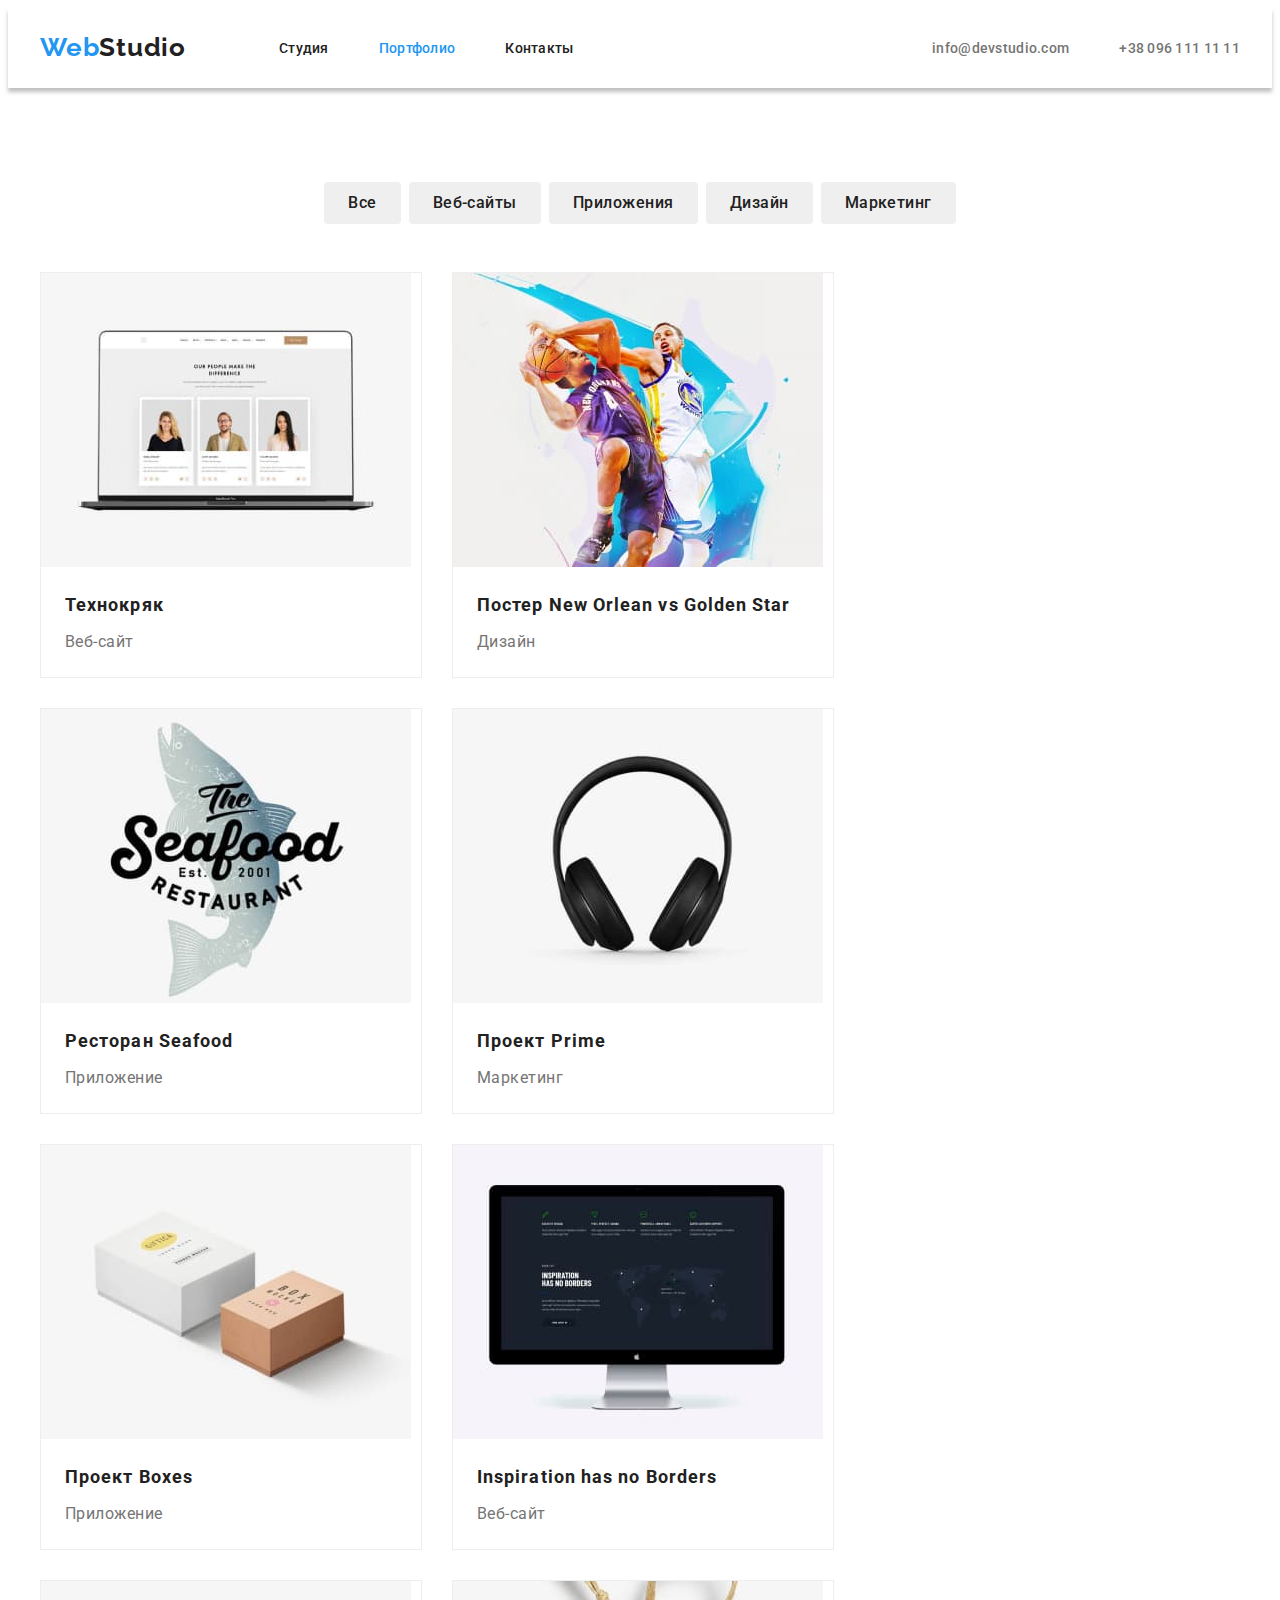
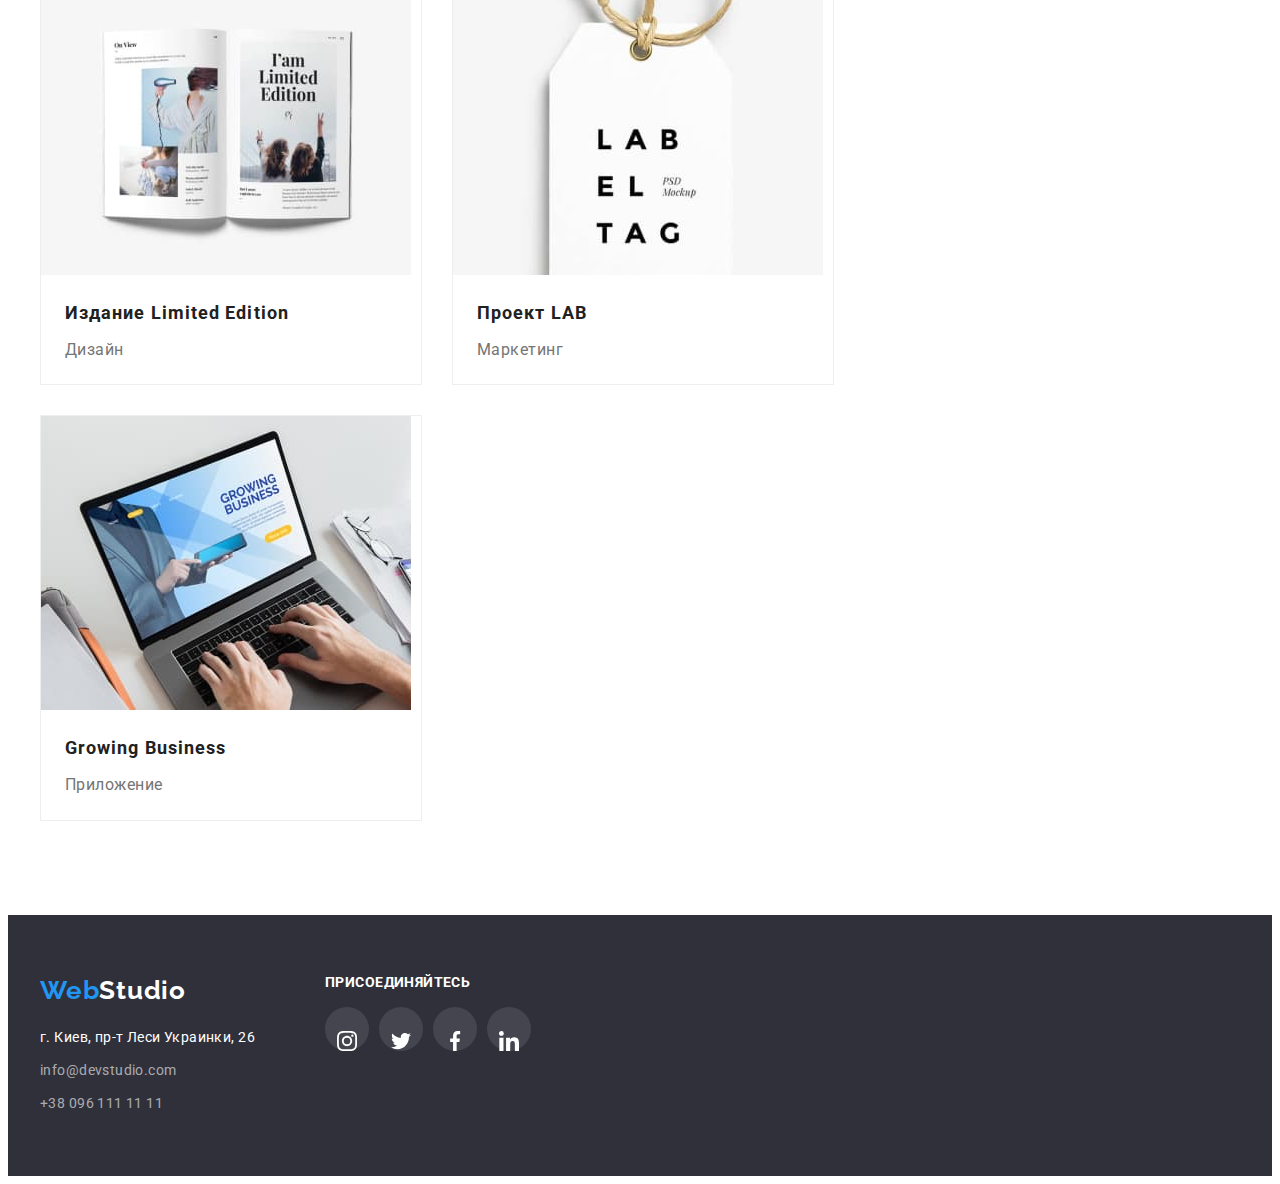
==== portfolio.html @ b6ca4781 "Full done 1st try" ====
<!DOCTYPE html>
<html lang="ru">
<head>
    <meta charset="UTF-8">
    <meta http-equiv="X-UA-Compatible" content="IE=edge">
    <meta name="viewport" content="width=device-width, initial-scale=1.0">
    <title>Portfolio</title>
        <link rel="preconnect" href="https://fonts.googleapis.com">
        <link rel="preconnect" href="https://fonts.gstatic.com" crossorigin>
        <link href="https://fonts.googleapis.com/css2?family=Raleway:wght@700&family=Roboto:wght@400;500;700&display=swap"
            rel="stylesheet">
        <link rel="stylesheet" href="https://cdnjs.cloudflare.com/ajax/libs/modern-normalize/1.1.0/modern-normalize.min.css"
            integrity="sha512-wpPYUAdjBVSE4KJnH1VR1HeZfpl1ub8YT/NKx4PuQ5NmX2tKuGu6U/JRp5y+Y8XG2tV+wKQpNHVUX03MfMFn9Q=="
            crossorigin="anonymous" referrerpolicy="no-referrer" />
        <link rel="stylesheet" href="./css/styles.css">
</head>
<body class="body">
    <header class="header">
        <div class="container">
            <nav class="nav">
                <a class="logo-link" href="./index.html" lang="en"><span class="accent">Web</span>Studio</a>
                <ul class="nav-list">
                    <li class="nav-list-item">
                        <a class="nav-list-link" href="./index.html">Студия</a>
                    </li>
                    <li class="nav-list-item">
                        <a class="nav-list-link active" href="./portfolio.html">Портфолио</a>
                    </li>
                    <li class="nav-list-item">
                        <a class="nav-list-link" href="">Контакты</a>
                    </li>
                </ul>
            </nav>
            <ul class="info-list">
                <li class="info-item">
                    <a class="info-item-link" href="mailto:info@devstudio.com" lang="en">info@devstudio.com</a>
                </li>
                <li class="info-item">
                    <a class="info-item-link" href="tel:+380961111111">+38 096 111 11 11</a>
                </li>
            </ul>
        </div>
    </header>
    <main class="portfolio">
<div class="container">
            <h1 class="portfolio-title" hidden>Портфолио WebStudio</h1>
            <section>
                <ul class="portfolio-nav-list">
                    <li class="portfolio-nav-item">
                        <button class="btn" type="button">Все</button>
                    </li>
                    <li class="portfolio-nav-item">
                        <button class="btn" type="button">Веб-сайты</button>
                    </li>
                    <li class="portfolio-nav-item">
                        <button class="btn" type="button">Приложения</button>
                    </li>
                    <li class="portfolio-nav-item">
                        <button class="btn" type="button">Дизайн</button>
                    </li>
                    <li class="portfolio-nav-item">
                        <button class="btn" type="button">Маркетинг</button>
                    </li>
                </ul>
                <ul class="portfolio-content-list">
                    <li class="portfolio-content-item">
                        <img class="portfolio-content-img" src="./images/portfolio/technocryak.jpg" alt="ноутбук" width="370"
                            height="294">
                            <div class="portfolio-content-card">
                        <h2 class="portfolio-content-title">Технокряк</h2>
                        <p class="portfolio-content-text">Веб-сайт</p>
                            </div>
                    </li>
                    <li class="portfolio-content-item">
                        <img class="portfolio-content-img" src="./images/portfolio/poster-new-orlean-vs-golden-star.jpg"
                            alt="два баскетболиста" width="370" height="294">
                            <div class="portfolio-content-card">
                        <h2 class="portfolio-content-title">Постер New Orlean vs Golden Star</h2>
                        <p class="portfolio-content-text">Дизайн</p>
                            </div>
                    </li>
                    <li class="portfolio-content-item">
                        <img class="portfolio-content-img" src="./images/portfolio/restaurant-seafood.jpg" alt="логотип ресторана"
                            width="370" height="294">
                            <div class="portfolio-content-card">
                        <h2 class="portfolio-content-title">Ресторан Seafood</h2>
                        <p class="portfolio-content-text">Приложение</p>
                            </div>
                    </li>
                    <li class="portfolio-content-item">
                        <img class="portfolio-content-img" src="./images/portfolio/project-prime.jpg" alt="наушники" width="370"
                            height="294">
                            <div class="portfolio-content-card">
                        <h2 class="portfolio-content-title">Проект Prime</h2>
                        <p class="portfolio-content-text">Маркетинг</p>
                            </div>
                    </li>
                    <li class="portfolio-content-item">
                        <img class="portfolio-content-img" src="./images/portfolio/project-boxes.jpg" alt="две коробки" width="370"
                            height="294">
                            <div class="portfolio-content-card">
                        <h2 class="portfolio-content-title">Проект Boxes</h2>
                        <p class="portfolio-content-text">Приложение</p>
                            </div>
                    </li>
                    <li class="portfolio-content-item">
                        <img class="portfolio-content-img" src="./images/portfolio/inspiration-has-no-borders.jpg" alt="монитор"
                            width="370" height="294">
                            <div class="portfolio-content-card">
                        <h2 class="portfolio-content-title">Inspiration has no Borders</h2>
                        <p class="portfolio-content-text">Веб-сайт</p>
                            </div>
                    </li>
                    <li class="portfolio-content-item">
                        <img class="portfolio-content-img" src="./images/portfolio/limited-edition.jpg" alt="журнал" width="370"
                            height="294">
                            <div class="portfolio-content-card">
                        <h2 class="portfolio-content-title">Издание Limited Edition</h2>
                        <p class="portfolio-content-text">Дизайн</p>
                            </div>
                    </li>
                    <li class="portfolio-content-item">
                        <img class="portfolio-content-img" src="./images/portfolio/project-lab.jpg" alt="бирка" width="370"
                            height="294">
                            <div class="portfolio-content-card">
                        <h2 class="portfolio-content-title">Проект LAB</h2>
                        <p class="portfolio-content-text">Маркетинг</p>
                            </div>
                    </li>
                    <li class="portfolio-content-item">
                        <img class="portfolio-content-img" src="./images/portfolio/growing-business.jpg" alt="ноутбук" width="370"
                            height="294">
                            <div class="portfolio-content-card">
                        <h2 class="portfolio-content-title">Growing Business</h2>
                        <p class="portfolio-content-text">Приложение</p>
                            </div>
                    </li>
                </ul>
            </section>
</div>
    </main>
    <footer class="footer">
        <div class="container">
            <div class="footer-thumb">
                <a class="logo-link" href="./index.html" lang="en"><span class="accent">Web</span>Studio</a>
                <address class="address">
                    <a class="address-link" href="https://goo.gl/maps/VEePWxdRT86bAACQ8">г. Киев, пр-т Леси Украинки, 26</a>
                </address>
                <ul class="info-list">
                    <li class="info-item">
                        <a class="info-item-link" href="mailto:info@devstudio.com" lang="en">info@devstudio.com</a>
                    </li>
                    <li class="info-item">
                        <a class="info-item-link" href="tel:+380961111111">+38 096 111 11 11</a>
                    </li>
                </ul>
            </div>
            <div class="footer-thumb">
                <h2 class="socials-title">присоединяйтесь</h2>
                <ul class="socials-list">
                    <li class="socials-item">
                        <a href="" class="socials-link">
                            <svg class="socials-icon">
                                <use href="./images/symbol-defs.svg#icon-instagram"></use>
                            </svg>
                        </a>
                    </li>
                    <li class="socials-item">
                        <a href="" class="socials-link">
                            <svg class="socials-icon">
                                <use href="./images/symbol-defs.svg#icon-twitter"></use>
                            </svg>
                        </a>
                    </li>
                    <li class="socials-item">
                        <a href="" class="socials-link">
                            <svg class="socials-icon">
                                <use href="./images/symbol-defs.svg#icon-facebook"></use>
                            </svg>
                        </a>
                    </li>
                    <li class="socials-item">
                        <a href="" class="socials-link">
                            <svg class="socials-icon">
                                <use href="./images/symbol-defs.svg#icon-linkedin"></use>
                            </svg>
                        </a>
                    </li>
                </ul>
            </div>
        </div>
    </footer>
</body>
</html>
---- css/styles.css ----
:root {
  --section-padding: 94px;
  --card-space: 30px;

  --accent-color: #2196f3;
  --main-color: #757575;
  --title-color: #212121;
  --alternative-text-color: #ffffff;
  --address-color: rgba(255, 255, 255, 0.6);
  --main-icon-color: #afb1b8;

  --main-font: 'Roboto', sans-serif;
  --logo-font: 'Raleway', sans-serif;
}
/* ===================== UTILITIES ===================== */
p,
h1,
h2,
h3,
h4,
h5,
h6 {
  margin-top: 0;
  margin-bottom: 0;
}

ul {
  margin-top: 0;
  margin-bottom: 0;
  padding-left: 0;
}

.body {
  color: var(--main-color); /* page text */

  font-family: var(--main-font); /* page font */
  font-style: normal; /* all fonts have normal font-style so I set it here */
}

.btn {
  border-radius: 4px;
  border-color: transparent;

  font-family: inherit;
}

.container {
  width: 1200px;
  padding-left: 15px;
  padding-right: 15px;
  margin-left: auto;
  margin-right: auto;
  /* outline: 2px solid tomato; */
}

.centered {
  text-align: center;
}
/* ===================== END UTILITIES ===================== */

/* ===================== LOGO ===================== */
.logo-link {
  font-family: var(--logo-font);
  font-weight: 700;
  font-size: 26px;
  line-height: 1.19;
  text-decoration: none;

  letter-spacing: 0.03em;
}

.header .logo-link {
  color: var(--title-color);
}

.footer .logo-link {
  color: var(--alternative-text-color);
}

.accent {
  color: var(--accent-color);
}
/* ===================== END LOGO ===================== */

/* ===================== HEADER ===================== */
/* NAVIGATION */
.header {
  padding-top: 24px;
  padding-bottom: 25px;

  background-color: ffffff;
  box-shadow: 0px 4px 4px 0px rgba(0, 0, 0, 0.25);
}

.header > .container,
.nav,
.nav-list,
.header .info-list {
  display: flex;
  align-items: center;
}

.nav-list {
  margin-left: 93px;

  list-style-type: none;
}

.nav-list-link {
  font-family: var(--main-font); /* to be able to set it separately if needed */
  font-weight: 500;
  font-size: 14px;
  line-height: 1.14;
  text-decoration: none;

  letter-spacing: 0.02em;

  color: var(--title-color);
}

.nav-list-item:not(:first-child),
.header .info-item:not(:first-child) {
  margin-left: 50px;
}
/* END NAVIGATION */

/* ADDRESS */
.info-list {
  margin-left: auto;

  list-style-type: none;
}
.info-item-link {
  display: inline-flex;
  align-items: center;

  font-family: var(--main-font); /* to be able to set it separately if needed */
  font-weight: 500;
  font-size: 14px;
  line-height: 1.14;
  text-decoration: none;
  letter-spacing: 0.02em;

  color: var(--main-color); /* to be able to set it separately if needed */
}

.info-item-icon {
  fill: '#757575';
}

.envelope {
  width: 16px;
  height: 12px;
}

.smartphone {
  width: 10px;
  height: 16px;
}

.info-item-text {
  margin-left: 10px;
}
/* END ADDRESS */
.nav-list-link:hover,
.nav-list-link:focus,
.info-item-link:hover,
.info-item-link:focus {
  color: var(--accent-color);
  fill: var(--accent-color);
}
.nav-list-link.active {
  color: var(--accent-color);
}
/* ===================== END HEADER ===================== */
/* ===================== FOOTER ===================== */
.footer {
  background-color: #2f303a;
  padding-top: 60px;
  padding-bottom: 60px;
}

.footer > .container {
  display: flex;
}

.address {
  margin-top: 20px;
}

.address-link {
  font-weight: 400;
  font-size: 14px;
  line-height: 1.71;
  text-decoration: none;
  font-style: normal;

  letter-spacing: 0.03em;

  color: var(--alternative-text-color);
}

.footer .info-list {
  margin-top: 9px;
}

.footer .info-item:not(:first-child) {
  margin-top: 9px;
}

.footer .info-item-link {
  font-weight: 400;
  font-size: 14px;
  line-height: 1.71;

  letter-spacing: 0.03em;

  color: rgba(255, 255, 255, 0.6);
}
.address-link:hover,
.address-link:focus,
.footer .info-item-link:hover,
.footer .info-item-link:focus {
  color: var(--accent-color);
}

.footer-thumb:not(:first-child) {
  margin-left: 70px;
}

.footer .socials-title {
  font-weight: 700;
  font-size: 14px;
  line-height: 1.14;

  letter-spacing: 0.03em;
  text-transform: uppercase;
  color: var(--alternative-text-color);
}

.footer .socials-link {
  background-color: rgba(255, 255, 255, 0.1);
}

.footer .socials-icon {
  fill: var(--alternative-text-color);
}
/* ===================== END FOOTER ===================== */
/* ===================== INDEX HTML ===================== */
/* GENERAL */
.section-title {
  font-weight: 700;
  font-size: 36px;
  line-height: 1.16;

  letter-spacing: 0.03em;

  color: var(--title-color);
}
/* END GENERAL */
/*  HERO  */
.hero {
  padding-top: 200px;
  padding-bottom: 200px;

  background-color: #2f303a;
}
.hero-title {
  margin-right: auto;
  margin-left: auto;
  width: 696px;

  font-weight: 900;
  font-size: 44px;
  line-height: 1.36;
  letter-spacing: 0.06em;
  text-transform: uppercase;

  color: var(--alternative-text-color);
}
.hero .btn {
  margin-top: 30px;
  margin-left: auto;
  margin-right: auto;
  padding: 10px 32px;

  font-weight: 700;
  font-size: 16px;
  line-height: 1.87;

  letter-spacing: 0.06em;

  color: var(--alternative-text-color);
  background-color: var(--accent-color);
}
/*  END HERO */
/* BENEFITS */
.benefits {
  padding-top: var(--section-padding);
}

.benefits-list {
  display: flex;
  list-style-type: none;
}

.benefits-item:not(:first-child) {
  margin-left: var(--card-space);
}

.benefits-icon-background {
  padding: 25px 100px;
  border-radius: 4px;

  background-color: #f5f4fa;
}

.benefits-item-icon {
  width: 70px;
  height: 70px;
}

.benefits-item-title {
  margin-top: 30px;

  font-weight: 700;
  font-size: 14px;
  line-height: 1.14;
  letter-spacing: 0.03em;
  text-transform: uppercase;

  color: var(--title-color);
}
.benefits-item-text {
  margin-top: 10px;

  font-weight: 400;
  font-size: 14px;
  line-height: 1.71;

  letter-spacing: 0.03em;
}
/* END BENEFITS */
/* ACTIVITIES */
.activities {
  padding-top: var(--section-padding);
  padding-bottom: var(--section-padding);
}

.activities-list {
  display: flex;
  list-style-type: none;
  margin-top: 50px;
}

.activities-item:not(:first-child) {
  margin-left: var(--card-space);
}

.activities-item-pic {
  display: block;
}
/* END ACTIVITIES */
/* EMPLOYEES */
.employees {
  padding-top: var(--section-padding);
  padding-bottom: var(--section-padding);

  background-color: #f5f4fa;
}

.employees-list {
  display: flex;
  margin-top: 50px;
  list-style-type: none;
}

.employees-item {
  padding-bottom: 30px;

  box-shadow: 0px 1px 3px rgba(0, 0, 0, 0.12), 0px 1px 1px rgba(0, 0, 0, 0.14),
    0px 2px 1px rgba(0, 0, 0, 0.2);
  border-radius: 0px 0px 4px 4px;
}

.employees-item:not(:first-child) {
  margin-left: var(--card-space);
}

.employees-item-title {
  margin-top: 30px;

  font-weight: 500;
  font-size: 16px;
  line-height: 1.18;

  letter-spacing: 0.03em;

  color: var(--title-color);
}
.employees-item-text {
  margin-top: 10px;
  font-weight: 400;
  font-size: 16px;
  line-height: 1.18;

  letter-spacing: 0.03em;
}

.socials-list {
  display: flex;
  justify-content: center;
  margin-top: 16px;

  list-style: none;
}

.socials-item:not(:first-child) {
  margin-left: 10px;
}

.socials-link {
  display: inline-flex;

  width: 44px;
  height: 44px;

  border: none;
  border-radius: 50%;
}

.socials-link:hover,
.socials-link:focus {
  background-color: var(--accent-color);
}

.socials-icon {
  width: 44px;
  height: 44px;
  fill: var(--main-icon-color);
  padding: 12px;
}

.socials-icon:hover,
.socials-icon:focus {
  fill: #ffffff;
}
/* END EMPLOYEES */
/* REGULAR CLIENTS */
.regularclients {
  padding-top: var(--section-padding);
  padding-bottom: var(--section-padding);
}

.regularclients-list {
  display: flex;
  margin-top: 50px;

  list-style-type: none;
}

.regularclients-item:not(:first-child) {
  margin-left: 30px;
}

.regularclients-item-link {
  display: inline-block;

  width: 170px;
  height: 92px;

  border: 1px solid var(--main-icon-color);
  border-radius: 4px;
}

.regularclients-item-link:hover,
.regularclients-item-link:focus {
  border-color: var(--accent-color);
}

.regularclients-item-icon {
  width: 170px;
  height: 92px;
  /* padding: 16px 32px; */

  fill: var(--main-icon-color);
}
.regularclients-item-icon:hover,
.regularclients-item-icon:focus {
  fill: var(--accent-color);
}
/* END REGULAR CLIENTS */
/* ===================== END INDEX HTML ===================== */

/* ===================== PORTFOLIO HTML ===================== */
.portfolio {
  padding-top: var(--section-padding);
  padding-bottom: var(--section-padding);
}

.portfolio-nav-list,
.portfolio-content-list {
  display: flex;
  list-style-type: none;
}

.portfolio-nav-list {
  justify-content: center;
}

.portfolio-nav-item:not(:first-child) {
  margin-left: 8px;
}

.portfolio-nav-item > .btn {
  padding: 6px 22px;

  font-weight: 500;
  font-size: 16px;
  line-height: 1.62;

  letter-spacing: 0.03em;

  color: var(--title-color);
}

.portfolio-nav-item > .btn:hover,
.portfolio-nav-item > .btn:focus {
  color: var(--alternative-text-color);
  background-color: var(--accent-color);
}

.portfolio-content-list {
  margin-top: 50px;
  flex-wrap: wrap;
  margin-left: calc(-1 * var(--card-space));
  margin-top: calc(-1 * var(--card-space) + 48px);
}

.portfolio-content-item {
  width: calc(100% / 3 - var(--card-space));
  margin-left: var(--card-space);
  margin-top: var(--card-space);

  border: 1px solid #eeeeee;
}

.portfolio-content-img {
  display: block;
}

.portfolio-content-card {
  /* outline: 2px solid violet; */
  padding: 20px 24px;
}

.portfolio-content-title {
  font-weight: 700;
  font-size: 18px;
  line-height: 2;

  letter-spacing: 0.06em;

  color: var(--title-color);
}

.portfolio-content-text {
  margin-top: 4px;

  font-weight: normal;
  font-size: 16px;
  line-height: 1.87;

  letter-spacing: 0.03em;
}
/* ===================== END PORTFOLIO HTML ===================== */
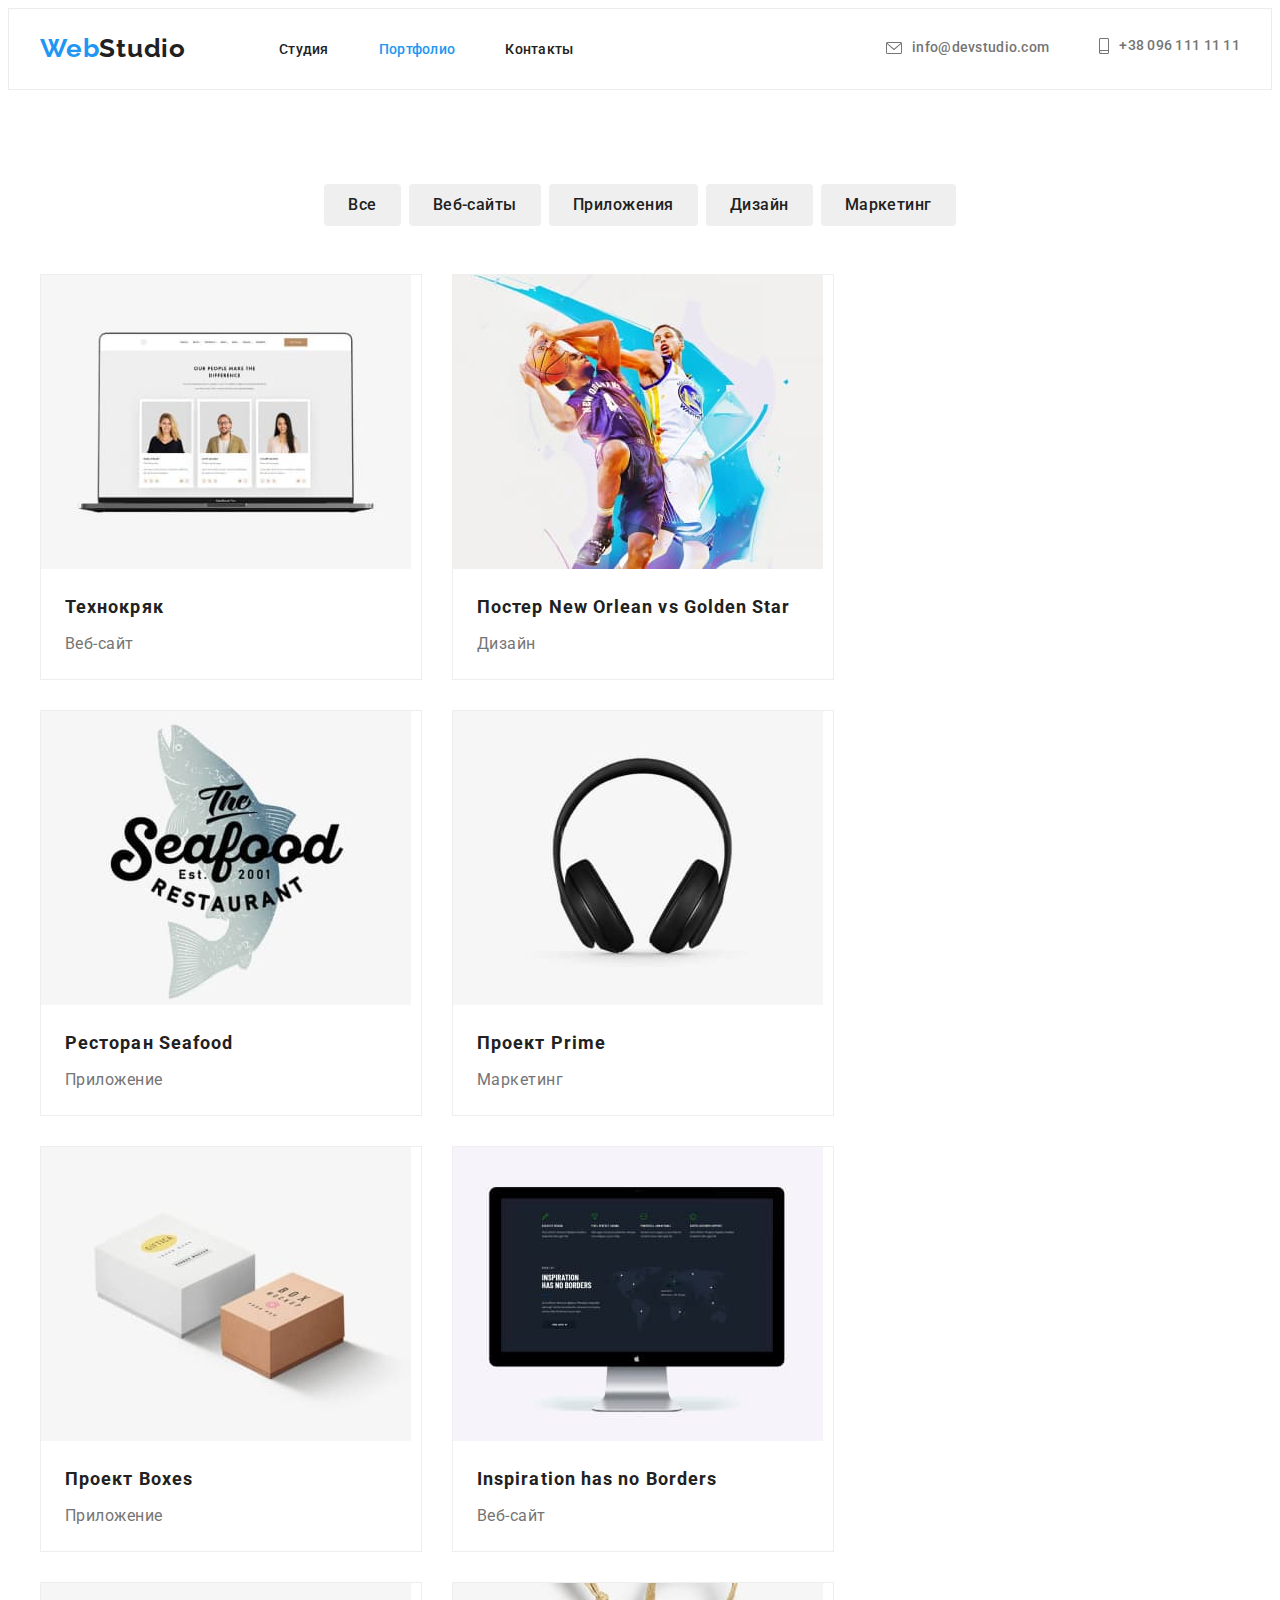
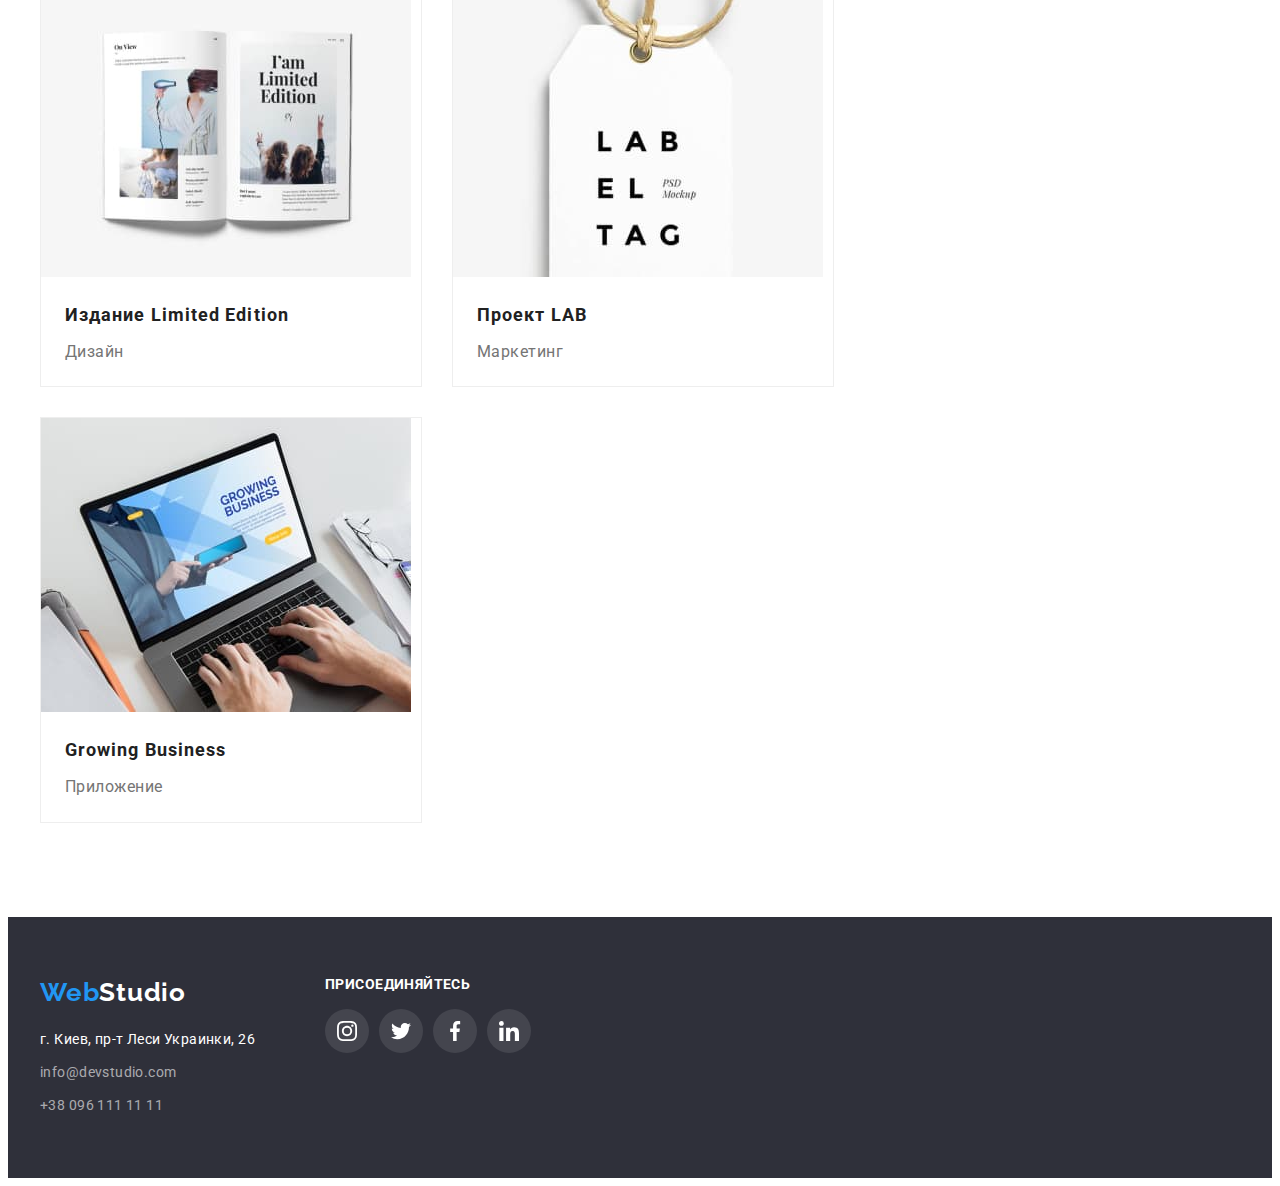
==== commit 0cef0030: "Header in portfolio" ====
--- a/portfolio.html
+++ b/portfolio.html
@@ -33,10 +33,20 @@
             </nav>
             <ul class="info-list">
                 <li class="info-item">
-                    <a class="info-item-link" href="mailto:info@devstudio.com" lang="en">info@devstudio.com</a>
+                    <a class="info-item-link" href="mailto:info@devstudio.com" lang="en">
+                        <svg class="info-item-icon envelope">
+                            <use href="./images/symbol-defs.svg#icon-info-envelope"></use>
+                        </svg>
+                        <span class="info-item-text">info@devstudio.com</span>
+                    </a>
                 </li>
                 <li class="info-item">
-                    <a class="info-item-link" href="tel:+380961111111">+38 096 111 11 11</a>
+                    <a class="info-item-link" href="tel:+380961111111">
+                        <svg class="info-item-icon smartphone">
+                            <use href="./images/symbol-defs.svg#icon-info-smartphone"></use>
+                        </svg>
+                        <span class="info-item-text">+38 096 111 11 11</span>
+                    </a>
                 </li>
             </ul>
         </div>
--- a/css/styles.css
+++ b/css/styles.css
@@ -89,7 +89,7 @@
   padding-bottom: 25px;
 
   background-color: ffffff;
-  box-shadow: 0px 4px 4px 0px rgba(0, 0, 0, 0.25);
+  border: 1px solid #ececec;
 }
 
 .header > .container,
@@ -145,7 +145,7 @@
 }
 
 .info-item-icon {
-  fill: '#757575';
+  fill: #757575;
 }
 
 .envelope {
@@ -165,7 +165,9 @@
 .nav-list-link:hover,
 .nav-list-link:focus,
 .info-item-link:hover,
-.info-item-link:focus {
+.info-item-link:focus,
+.info-item-link:hover .info-item-icon,
+.info-item-link:focus .info-item-icon {
   color: var(--accent-color);
   fill: var(--accent-color);
 }
@@ -259,12 +261,20 @@
 }
 /* END GENERAL */
 /*  HERO  */
-.hero {
+.overlay {
   padding-top: 200px;
   padding-bottom: 200px;
-
-  background-color: #2f303a;
-}
+  height: 600px;
+  max-width: 1600px;
+  margin-left: auto;
+  margin-right: auto;
+  background-image: linear-gradient(to right, rgba(47, 48, 58, 0.4), rgba(47, 48, 58, 0.4)),
+    url(../images/index/hero-bg.jpg);
+  background-size: cover;
+  background-repeat: no-repeat;
+  background-position: center;
+}
+
 .hero-title {
   margin-right: auto;
   margin-left: auto;
@@ -290,6 +300,7 @@
 
   letter-spacing: 0.06em;
 
+  cursor: pointer;
   color: var(--alternative-text-color);
   background-color: var(--accent-color);
 }
@@ -309,8 +320,10 @@
 }
 
 .benefits-icon-background {
-  padding: 25px 100px;
-  border-radius: 4px;
+  height: 120px;
+  display: flex;
+  justify-content: center;
+  align-items: center;
 
   background-color: #f5f4fa;
 }
@@ -381,6 +394,8 @@
   box-shadow: 0px 1px 3px rgba(0, 0, 0, 0.12), 0px 1px 1px rgba(0, 0, 0, 0.14),
     0px 2px 1px rgba(0, 0, 0, 0.2);
   border-radius: 0px 0px 4px 4px;
+
+  background-color: #fff;
 }
 
 .employees-item:not(:first-child) {
@@ -421,6 +436,8 @@
 
 .socials-link {
   display: inline-flex;
+  justify-content: center;
+  align-items: center;
 
   width: 44px;
   height: 44px;
@@ -435,14 +452,13 @@
 }
 
 .socials-icon {
-  width: 44px;
-  height: 44px;
+  width: 20px;
+  height: 20px;
   fill: var(--main-icon-color);
-  padding: 12px;
-}
-
-.socials-icon:hover,
-.socials-icon:focus {
+}
+
+.socials-link:hover .socials-icon,
+.socials-link:focus .socials-icon {
   fill: #ffffff;
 }
 /* END EMPLOYEES */
@@ -464,7 +480,9 @@
 }
 
 .regularclients-item-link {
-  display: inline-block;
+  display: inline-flex;
+  justify-content: center;
+  align-items: center;
 
   width: 170px;
   height: 92px;
@@ -485,8 +503,9 @@
 
   fill: var(--main-icon-color);
 }
-.regularclients-item-icon:hover,
-.regularclients-item-icon:focus {
+
+.regularclients-item-link:hover .regularclients-item-icon,
+.regularclients-item-link:focus .regularclients-item-icon {
   fill: var(--accent-color);
 }
 /* END REGULAR CLIENTS */
@@ -545,6 +564,11 @@
   border: 1px solid #eeeeee;
 }
 
+.portfolio-content-item:hover {
+  box-shadow: 0px 1px 1px rgba(0, 0, 0, 0.12), 0px 4px 4px rgba(0, 0, 0, 0.06),
+    1px 4px 6px rgba(0, 0, 0, 0.16);
+}
+
 .portfolio-content-img {
   display: block;
 }
